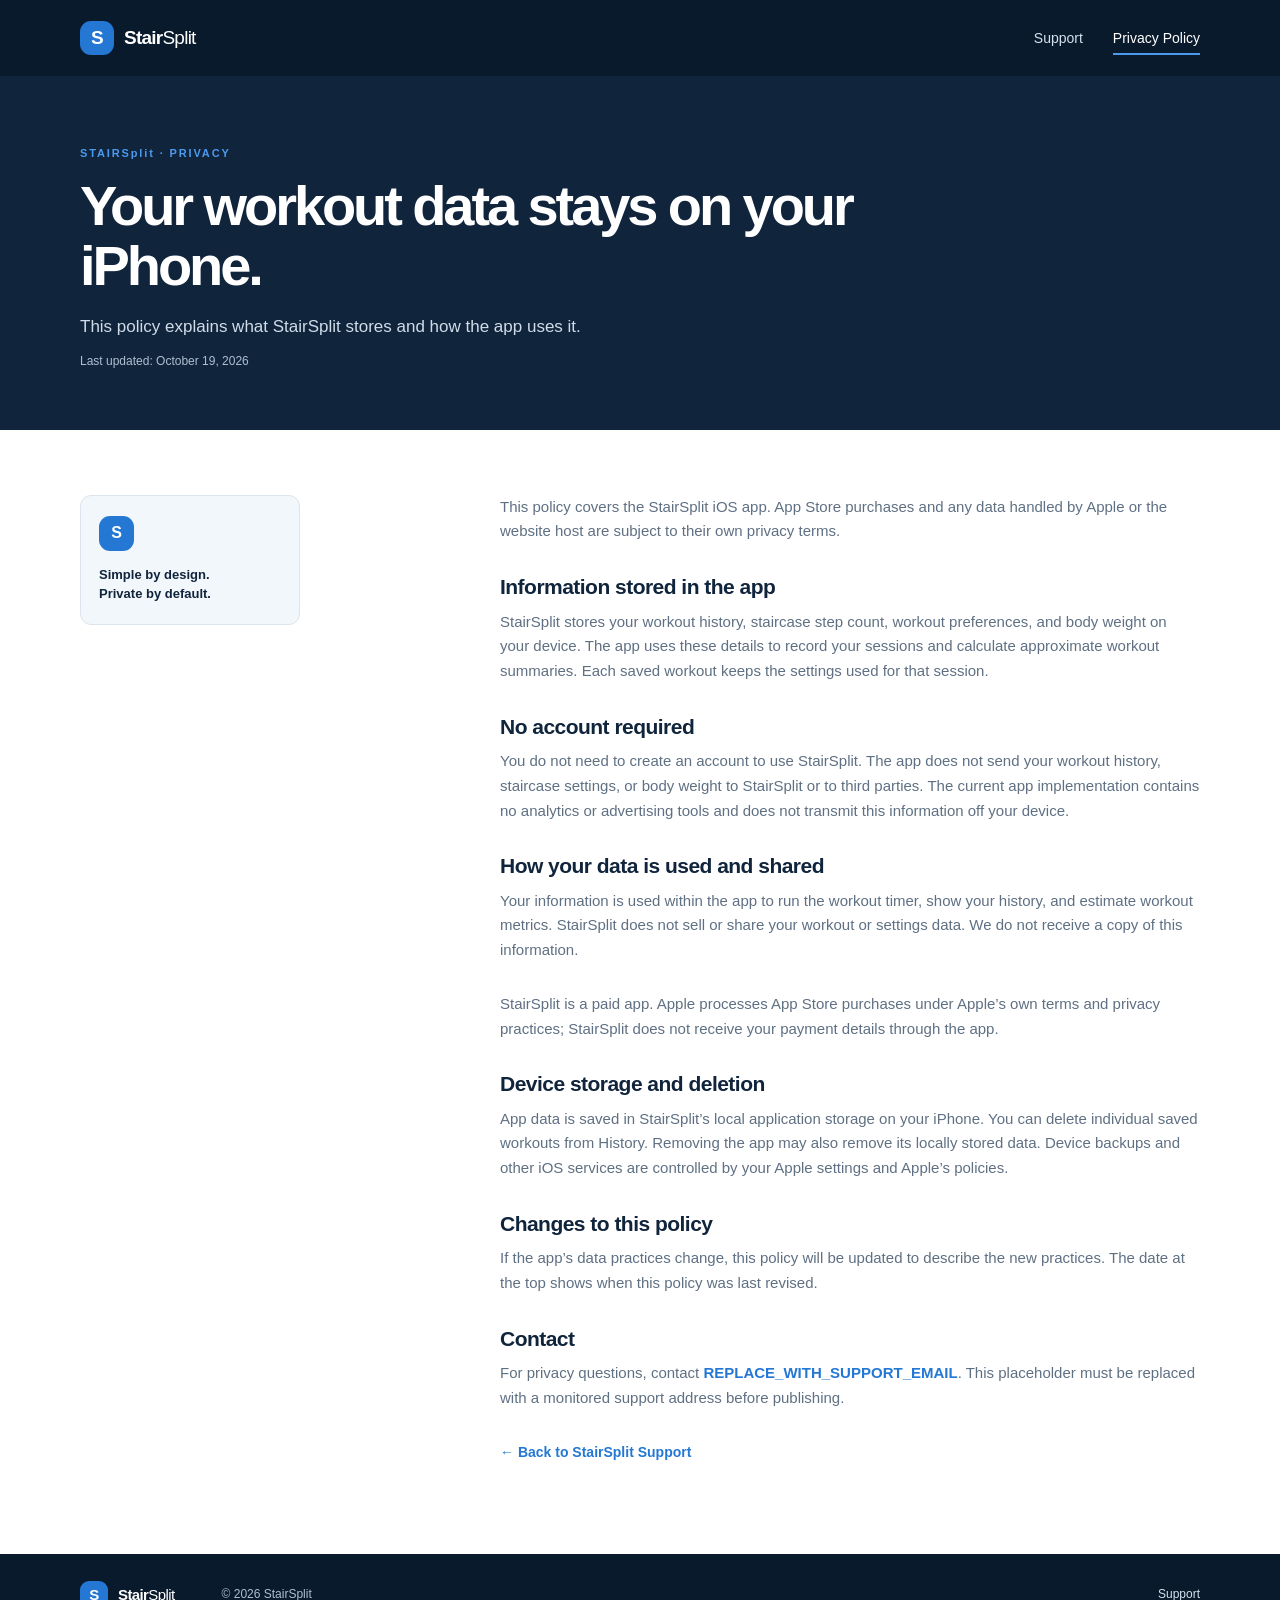
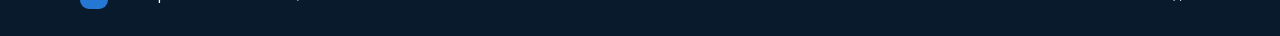
==== privacy.html @ e92f89a1 "Build StairSplit support website" ====
<!doctype html>
<html lang="en">
  <head>
    <meta charset="utf-8">
    <meta name="viewport" content="width=device-width, initial-scale=1">
    <meta name="description" content="Read how StairSplit handles workout history, staircase settings, and body weight on your iPhone.">
    <meta name="theme-color" content="#10243c">
    <title>Privacy Policy | StairSplit</title>
    <link rel="stylesheet" href="style.css">
  </head>
  <body>
    <a class="skip-link" href="#main">Skip to content</a>
    <header class="site-header">
      <div class="container header-inner">
        <a class="brand" href="index.html" aria-label="StairSplit support home">
          <span class="brand-mark" aria-hidden="true">S</span>
          <span>Stair<span class="brand-light">Split</span></span>
        </a>
        <nav aria-label="Main navigation">
          <ul class="nav-list">
            <li><a href="index.html">Support</a></li>
            <li><a aria-current="page" href="privacy.html">Privacy Policy</a></li>
          </ul>
        </nav>
      </div>
    </header>

    <main id="main">
      <section class="page-hero">
        <div class="container">
          <p class="eyebrow">STAIRSplit · PRIVACY</p>
          <h1>Your workout data stays on your iPhone.</h1>
          <p class="hero-intro">This policy explains what StairSplit stores and how the app uses it.</p>
          <p class="updated">Last updated: October 19, 2026</p>
        </div>
      </section>

      <section class="policy-section">
        <div class="container policy-layout">
          <aside class="policy-aside"><span class="policy-mark" aria-hidden="true">S</span><p>Simple by design.<br>Private by default.</p></aside>
          <article class="policy-copy">
            <p>This policy covers the StairSplit iOS app. App Store purchases and any data handled by Apple or the website host are subject to their own privacy terms.</p>
            <h2>Information stored in the app</h2>
            <p>StairSplit stores your workout history, staircase step count, workout preferences, and body weight on your device. The app uses these details to record your sessions and calculate approximate workout summaries. Each saved workout keeps the settings used for that session.</p>

            <h2>No account required</h2>
            <p>You do not need to create an account to use StairSplit. The app does not send your workout history, staircase settings, or body weight to StairSplit or to third parties. The current app implementation contains no analytics or advertising tools and does not transmit this information off your device.</p>

            <h2>How your data is used and shared</h2>
            <p>Your information is used within the app to run the workout timer, show your history, and estimate workout metrics. StairSplit does not sell or share your workout or settings data. We do not receive a copy of this information.</p>
            <p>StairSplit is a paid app. Apple processes App Store purchases under Apple’s own terms and privacy practices; StairSplit does not receive your payment details through the app.</p>

            <h2>Device storage and deletion</h2>
            <p>App data is saved in StairSplit’s local application storage on your iPhone. You can delete individual saved workouts from History. Removing the app may also remove its locally stored data. Device backups and other iOS services are controlled by your Apple settings and Apple’s policies.</p>

            <h2>Changes to this policy</h2>
            <p>If the app’s data practices change, this policy will be updated to describe the new practices. The date at the top shows when this policy was last revised.</p>

            <h2>Contact</h2>
            <p>For privacy questions, contact <span class="inline-placeholder">REPLACE_WITH_SUPPORT_EMAIL</span>. This placeholder must be replaced with a monitored support address before publishing.</p>
            <a class="text-link" href="index.html">← Back to StairSplit Support</a>
          </article>
        </div>
      </section>
    </main>

    <footer class="site-footer">
      <div class="container footer-inner"><a class="brand footer-brand" href="index.html"><span class="brand-mark" aria-hidden="true">S</span><span>Stair<span class="brand-light">Split</span></span></a><p>© 2026 StairSplit</p><a href="index.html">Support</a></div>
    </footer>
  </body>
</html>
---- style.css ----
:root {
  color-scheme: light;
  --navy: #10243c;
  --navy-deep: #0a1a2d;
  --blue: #2478d4;
  --blue-bright: #4c9af0;
  --ink: #1a2c40;
  --muted: #5f7083;
  --line: #dce5ed;
  --pale: #f2f7fb;
  --white: #fff;
}

* { box-sizing: border-box; }
html { scroll-behavior: smooth; }
body { margin: 0; background: var(--white); color: var(--ink); font-family: -apple-system, BlinkMacSystemFont, "Segoe UI", sans-serif; font-size: 16px; line-height: 1.65; -webkit-font-smoothing: antialiased; }
a { color: inherit; }
a:focus-visible { outline: 3px solid #74b6ff; outline-offset: 4px; border-radius: 3px; }
.container { width: min(1120px, calc(100% - 48px)); margin-inline: auto; }
.skip-link { position: absolute; top: -60px; left: 16px; z-index: 5; padding: 10px 14px; background: var(--white); color: var(--navy); }
.skip-link:focus { top: 12px; }

.site-header { height: 76px; background: var(--navy-deep); color: var(--white); }
.header-inner, .nav-list, .brand, .footer-inner { display: flex; align-items: center; }
.header-inner { height: 100%; justify-content: space-between; }
.brand { gap: 10px; color: var(--white); font-size: 19px; font-weight: 750; letter-spacing: -.04em; text-decoration: none; }
.brand-mark { display: grid; width: 34px; height: 34px; place-items: center; border-radius: 11px; background: var(--blue); color: var(--white); font-size: 19px; font-weight: 800; }
.brand-light { font-weight: 450; }
.nav-list { gap: 30px; margin: 0; padding: 0; list-style: none; }
.nav-list a, .footer-inner > a:last-child { color: #d5e1ed; font-size: 14px; text-decoration: none; }
.nav-list a:hover, .nav-list a[aria-current="page"], .footer-inner > a:last-child:hover { color: var(--white); }
.nav-list a[aria-current="page"] { box-shadow: 0 2px 0 var(--blue-bright); padding-bottom: 7px; }

.hero { overflow: hidden; background: var(--navy); color: var(--white); }
.hero-inner { display: grid; grid-template-columns: 1.05fr .8fr; align-items: center; gap: 8%; min-height: 470px; padding-block: 72px; }
.eyebrow { margin: 0 0 14px; color: var(--blue-bright); font-size: 11px; font-weight: 800; letter-spacing: .17em; }
h1, h2, h3, p { margin-top: 0; }
h1 { max-width: 650px; margin-bottom: 18px; font-size: clamp(40px, 5vw, 62px); line-height: 1.06; letter-spacing: -.055em; }
.hero-intro { max-width: 600px; margin-bottom: 25px; color: #d0dce8; font-size: 18px; }
.button { display: inline-flex; min-height: 46px; align-items: center; gap: 16px; padding: 10px 17px; border-radius: 8px; background: var(--blue); color: var(--white); font-size: 14px; font-weight: 700; text-decoration: none; transition: background .18s ease, transform .18s ease; }
.button:hover { transform: translateY(-1px); background: #3287e8; }
.price-note { margin: 13px 0 0; color: #aebfd0; font-size: 12px; }
.hero-card { max-width: 390px; width: 100%; justify-self: end; padding: 25px 27px 21px; border: 1px solid #ffffff20; border-radius: 18px; background: linear-gradient(145deg, #193652, #122941); box-shadow: 0 22px 70px #07132155; }
.hero-card-top { display: flex; align-items: center; gap: 9px; color: #b8c9da; font-size: 10px; font-weight: 800; letter-spacing: .13em; }
.status-dot { width: 7px; height: 7px; border-radius: 50%; background: #54d3a2; box-shadow: 0 0 0 4px #54d3a21c; }
.hero-time { margin-left: auto; color: #8299ad; }
.hero-number { margin: 31px 0 20px; font-size: 70px; font-weight: 750; letter-spacing: -.07em; line-height: 1; }
.hero-number span { color: #a9bbce; font-size: 17px; font-weight: 500; letter-spacing: 0; }
.hero-rule { height: 1px; background: #ffffff20; }
.hero-metrics { display: flex; justify-content: space-between; padding: 15px 0 19px; color: #a9bbce; font-size: 12px; }
.hero-metrics b { color: var(--white); font-size: 14px; }
.mini-bars { display: flex; height: 76px; align-items: end; gap: 8px; padding: 8px 5px 0; border-bottom: 1px solid #ffffff20; }
.mini-bars i { flex: 1; height: 35%; border-radius: 4px 4px 0 0; background: #287acc; }
.mini-bars i:nth-child(2), .mini-bars i:nth-child(6) { height: 56%; }
.mini-bars i:nth-child(3), .mini-bars i:nth-child(7) { height: 78%; }
.mini-bars i:nth-child(4) { height: 48%; }
.mini-bars i:nth-child(5) { height: 92%; background: #4c9af0; }
.mini-bars i:nth-child(8) { height: 66%; }
.hero-card-caption { margin: 14px 0 0; color: #9db0c3; font-size: 11px; }

.section { padding-block: 82px; }
.section-heading { max-width: 650px; margin: 0 auto 35px; text-align: center; }
.section-heading .eyebrow { margin-bottom: 10px; }
.section-heading h2, .feature-grid h2, .note-row h2, .support-inner h2 { margin-bottom: 11px; color: var(--navy); font-size: clamp(28px, 3vw, 37px); line-height: 1.18; letter-spacing: -.04em; }
.section-heading > p:last-child, .feature-grid > div:first-child > p:last-child { margin-bottom: 0; color: var(--muted); }
.guide-grid { display: grid; grid-template-columns: repeat(3, 1fr); gap: 18px; }
.guide-card { min-height: 250px; padding: 26px 25px; border: 1px solid var(--line); border-radius: 12px; background: var(--white); }
.step-number { display: inline-grid; width: 37px; height: 37px; place-items: center; margin-bottom: 19px; border-radius: 10px; background: #e8f2fd; color: var(--blue); font-size: 12px; font-weight: 800; }
.guide-card h3, .override-card h3 { margin-bottom: 9px; color: var(--navy); font-size: 18px; letter-spacing: -.02em; }
.guide-card p, .override-card p { margin-bottom: 0; color: var(--muted); font-size: 14px; line-height: 1.72; }
.guide-card strong, .feature-grid strong { color: #284461; }
.section-tint { background: var(--pale); }
.feature-grid { display: grid; grid-template-columns: 1fr .78fr; align-items: center; gap: 10%; }
.feature-grid > div:first-child { max-width: 570px; }
.feature-grid h2 { max-width: 490px; }
.override-card { padding: 28px; border-radius: 13px; background: var(--white); box-shadow: 0 10px 32px #152b4010; }
.override-icon { display: grid; width: 39px; height: 39px; place-items: center; margin-bottom: 17px; border-radius: 11px; background: #e8f2fd; color: var(--blue); font-size: 21px; font-weight: 800; }
.note-row { display: flex; max-width: 800px; align-items: flex-start; gap: 18px; }
.note-icon { display: grid; flex: 0 0 32px; width: 32px; height: 32px; place-items: center; border-radius: 50%; background: #e8f2fd; color: var(--blue); font-weight: 800; }
.note-row h2 { font-size: 22px; }
.note-row p { max-width: 710px; margin-bottom: 0; color: var(--muted); font-size: 14px; }
.support-band { background: #eaf3fb; }
.support-inner { display: grid; grid-template-columns: 1fr .72fr; align-items: center; gap: 8%; padding-block: 63px; }
.support-inner h2 { font-size: clamp(27px, 3vw, 35px); }
.support-inner > div:first-child > p:last-child { max-width: 520px; margin-bottom: 0; color: var(--muted); font-size: 14px; }
.contact-box { padding: 22px 24px; border: 1px solid #d2e2f0; border-radius: 11px; background: var(--white); }
.contact-label { display: block; margin-bottom: 7px; color: var(--muted); font-size: 10px; font-weight: 800; letter-spacing: .14em; }
.placeholder-email, .inline-placeholder { color: var(--blue); font-weight: 750; overflow-wrap: anywhere; }
.placeholder-note { display: block; margin-top: 8px; color: #78899a; font-size: 11px; line-height: 1.5; }
.site-footer { background: var(--navy-deep); color: #aebfd0; }
.footer-inner { min-height: 82px; justify-content: space-between; gap: 22px; }
.footer-brand { color: var(--white); font-size: 15px; }
.footer-brand .brand-mark { width: 28px; height: 28px; border-radius: 9px; font-size: 15px; }
.footer-inner p { margin: 0 auto 0 25px; font-size: 12px; }
.footer-inner > a:last-child { font-size: 12px; }

/* Privacy policy */
.page-hero { padding: 68px 0 58px; background: var(--navy); color: var(--white); }
.page-hero h1 { max-width: 780px; font-size: clamp(39px, 5vw, 56px); }
.page-hero .hero-intro { margin-bottom: 11px; font-size: 17px; }
.updated { margin: 0; color: #aebfd0; font-size: 12px; }
.policy-section { padding: 65px 0 88px; }
.policy-layout { display: grid; grid-template-columns: 220px minmax(0, 700px); justify-content: space-between; gap: 60px; }
.policy-aside { align-self: start; padding: 20px 18px; border: 1px solid var(--line); border-radius: 11px; background: var(--pale); }
.policy-mark { display: grid; width: 35px; height: 35px; place-items: center; border-radius: 11px; background: var(--blue); color: white; font-weight: 800; }
.policy-aside p { margin: 14px 0 0; color: var(--navy); font-size: 13px; font-weight: 700; line-height: 1.5; }
.policy-copy h2 { margin: 0 0 9px; color: var(--navy); font-size: 21px; line-height: 1.3; letter-spacing: -.025em; }
.policy-copy p { margin: 0 0 29px; color: var(--muted); font-size: 15px; }
.text-link { color: var(--blue); font-size: 14px; font-weight: 700; text-decoration: none; }
.text-link:hover { text-decoration: underline; }

@media (max-width: 760px) {
  .container { width: min(100% - 36px, 600px); }
  .site-header { height: 68px; }
  .brand { font-size: 17px; }
  .brand-mark { width: 31px; height: 31px; }
  .nav-list { gap: 19px; }
  .nav-list a { font-size: 12px; }
  .hero-inner { grid-template-columns: 1fr; gap: 38px; padding-block: 56px; }
  .hero-card { max-width: 430px; justify-self: start; }
  h1 { font-size: clamp(41px, 11vw, 58px); }
  .guide-grid { grid-template-columns: 1fr; }
  .guide-card { min-height: 0; }
  .section { padding-block: 61px; }
  .section-heading { margin-bottom: 27px; text-align: left; }
  .feature-grid, .support-inner { grid-template-columns: 1fr; gap: 28px; }
  .support-inner { padding-block: 48px; }
  .policy-layout { grid-template-columns: 1fr; gap: 31px; }
  .policy-aside { display: flex; align-items: center; gap: 13px; padding: 13px 15px; }
  .policy-aside p { margin: 0; }
  .policy-section { padding: 38px 0 60px; }
  .page-hero { padding: 51px 0 44px; }
}

@media (max-width: 430px) {
  .container { width: calc(100% - 32px); }
  .nav-list { gap: 14px; }
  .nav-list a { font-size: 11px; }
  .header-inner { gap: 12px; }
  .footer-inner { flex-wrap: wrap; justify-content: space-between; padding-block: 19px; }
  .footer-inner p { margin: 0 auto 0 0; }
  .footer-brand { width: 100%; }
  .hero-number { font-size: 61px; }
}

@media (prefers-reduced-motion: reduce) {
  html { scroll-behavior: auto; }
  *, *::before, *::after { transition-duration: .01ms !important; animation-duration: .01ms !important; animation-iteration-count: 1 !important; }
}
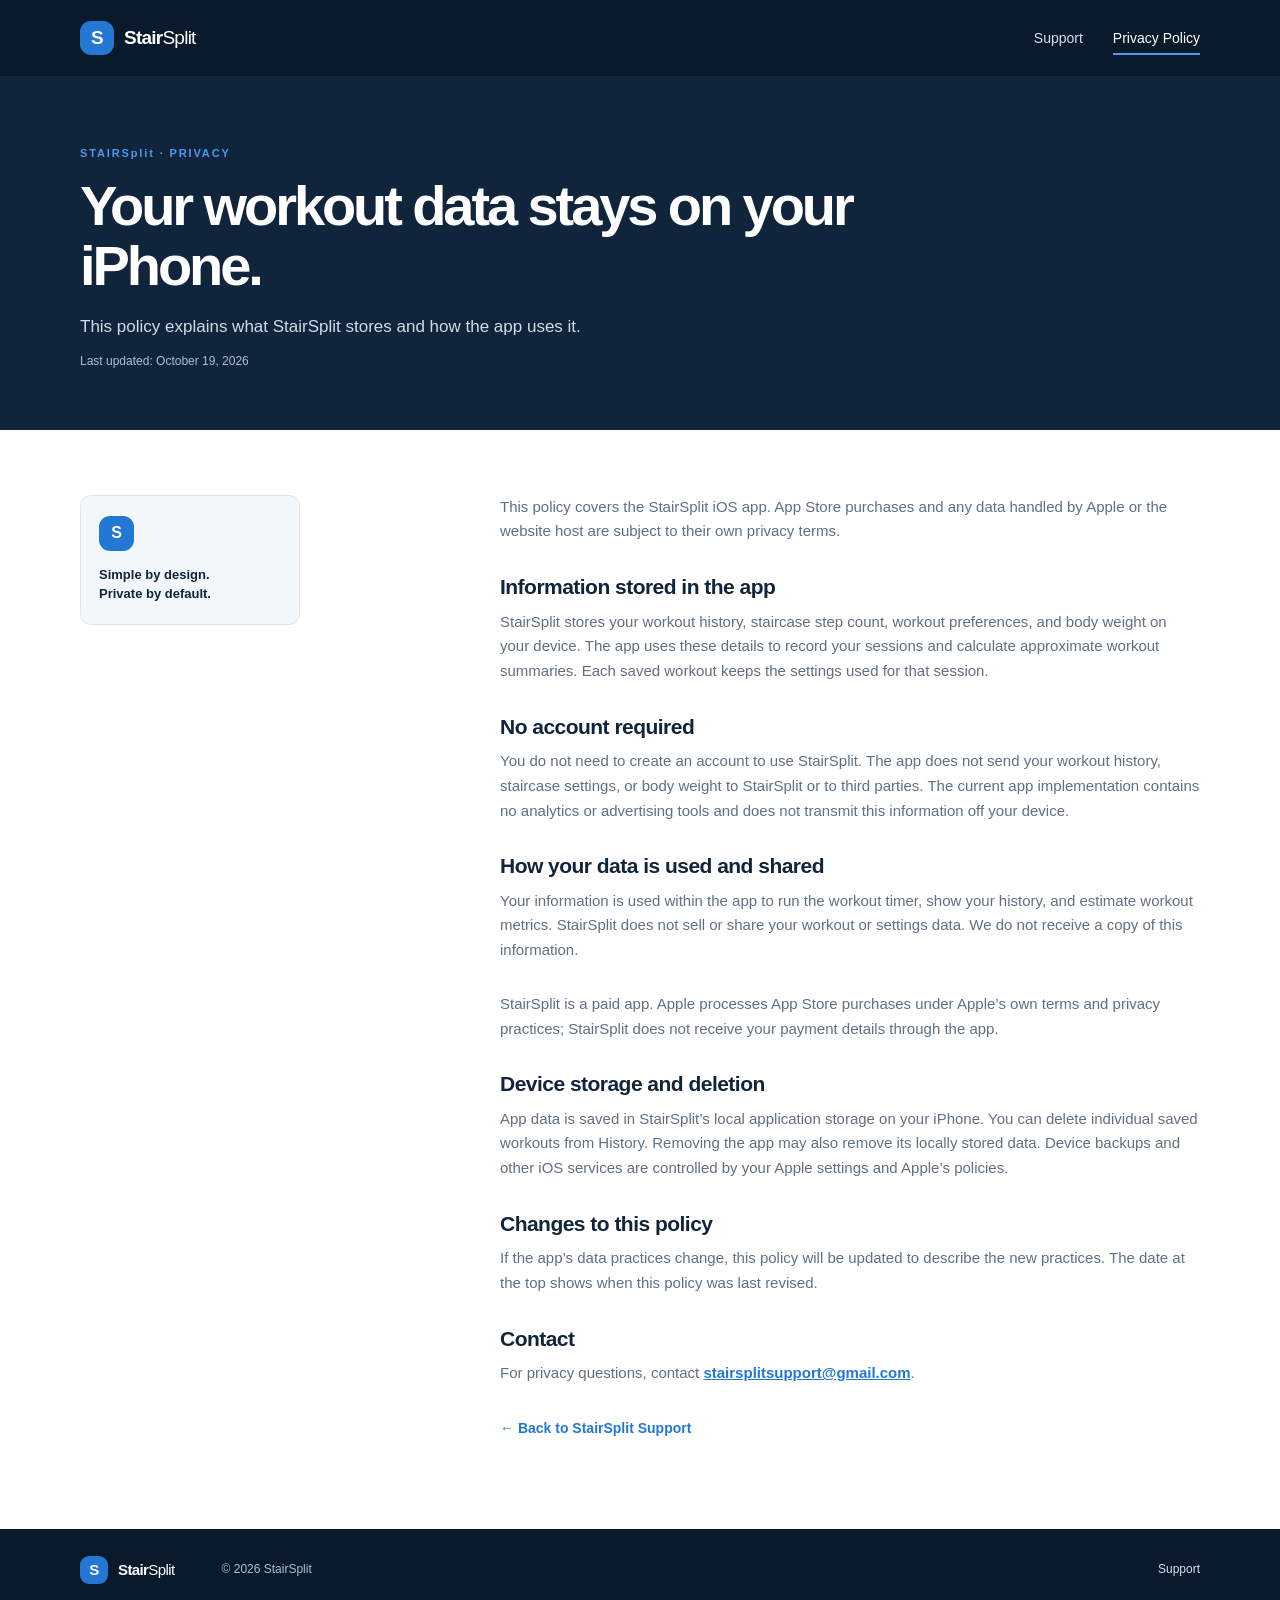
==== commit ff9fd0fb: "Add StairSplit support email" ====
--- a/privacy.html
+++ b/privacy.html
@@ -57,7 +57,7 @@
             <p>If the app’s data practices change, this policy will be updated to describe the new practices. The date at the top shows when this policy was last revised.</p>
 
             <h2>Contact</h2>
-            <p>For privacy questions, contact <span class="inline-placeholder">REPLACE_WITH_SUPPORT_EMAIL</span>. This placeholder must be replaced with a monitored support address before publishing.</p>
+            <p>For privacy questions, contact <a class="inline-email" href="mailto:stairsplitsupport@gmail.com">stairsplitsupport@gmail.com</a>.</p>
             <a class="text-link" href="index.html">← Back to StairSplit Support</a>
           </article>
         </div>
--- a/style.css
+++ b/style.css
@@ -85,8 +85,8 @@
 .support-inner > div:first-child > p:last-child { max-width: 520px; margin-bottom: 0; color: var(--muted); font-size: 14px; }
 .contact-box { padding: 22px 24px; border: 1px solid #d2e2f0; border-radius: 11px; background: var(--white); }
 .contact-label { display: block; margin-bottom: 7px; color: var(--muted); font-size: 10px; font-weight: 800; letter-spacing: .14em; }
-.placeholder-email, .inline-placeholder { color: var(--blue); font-weight: 750; overflow-wrap: anywhere; }
-.placeholder-note { display: block; margin-top: 8px; color: #78899a; font-size: 11px; line-height: 1.5; }
+.contact-email, .inline-email { color: var(--blue); font-weight: 750; overflow-wrap: anywhere; }
+.contact-note { display: block; margin-top: 8px; color: #78899a; font-size: 11px; line-height: 1.5; }
 .site-footer { background: var(--navy-deep); color: #aebfd0; }
 .footer-inner { min-height: 82px; justify-content: space-between; gap: 22px; }
 .footer-brand { color: var(--white); font-size: 15px; }
